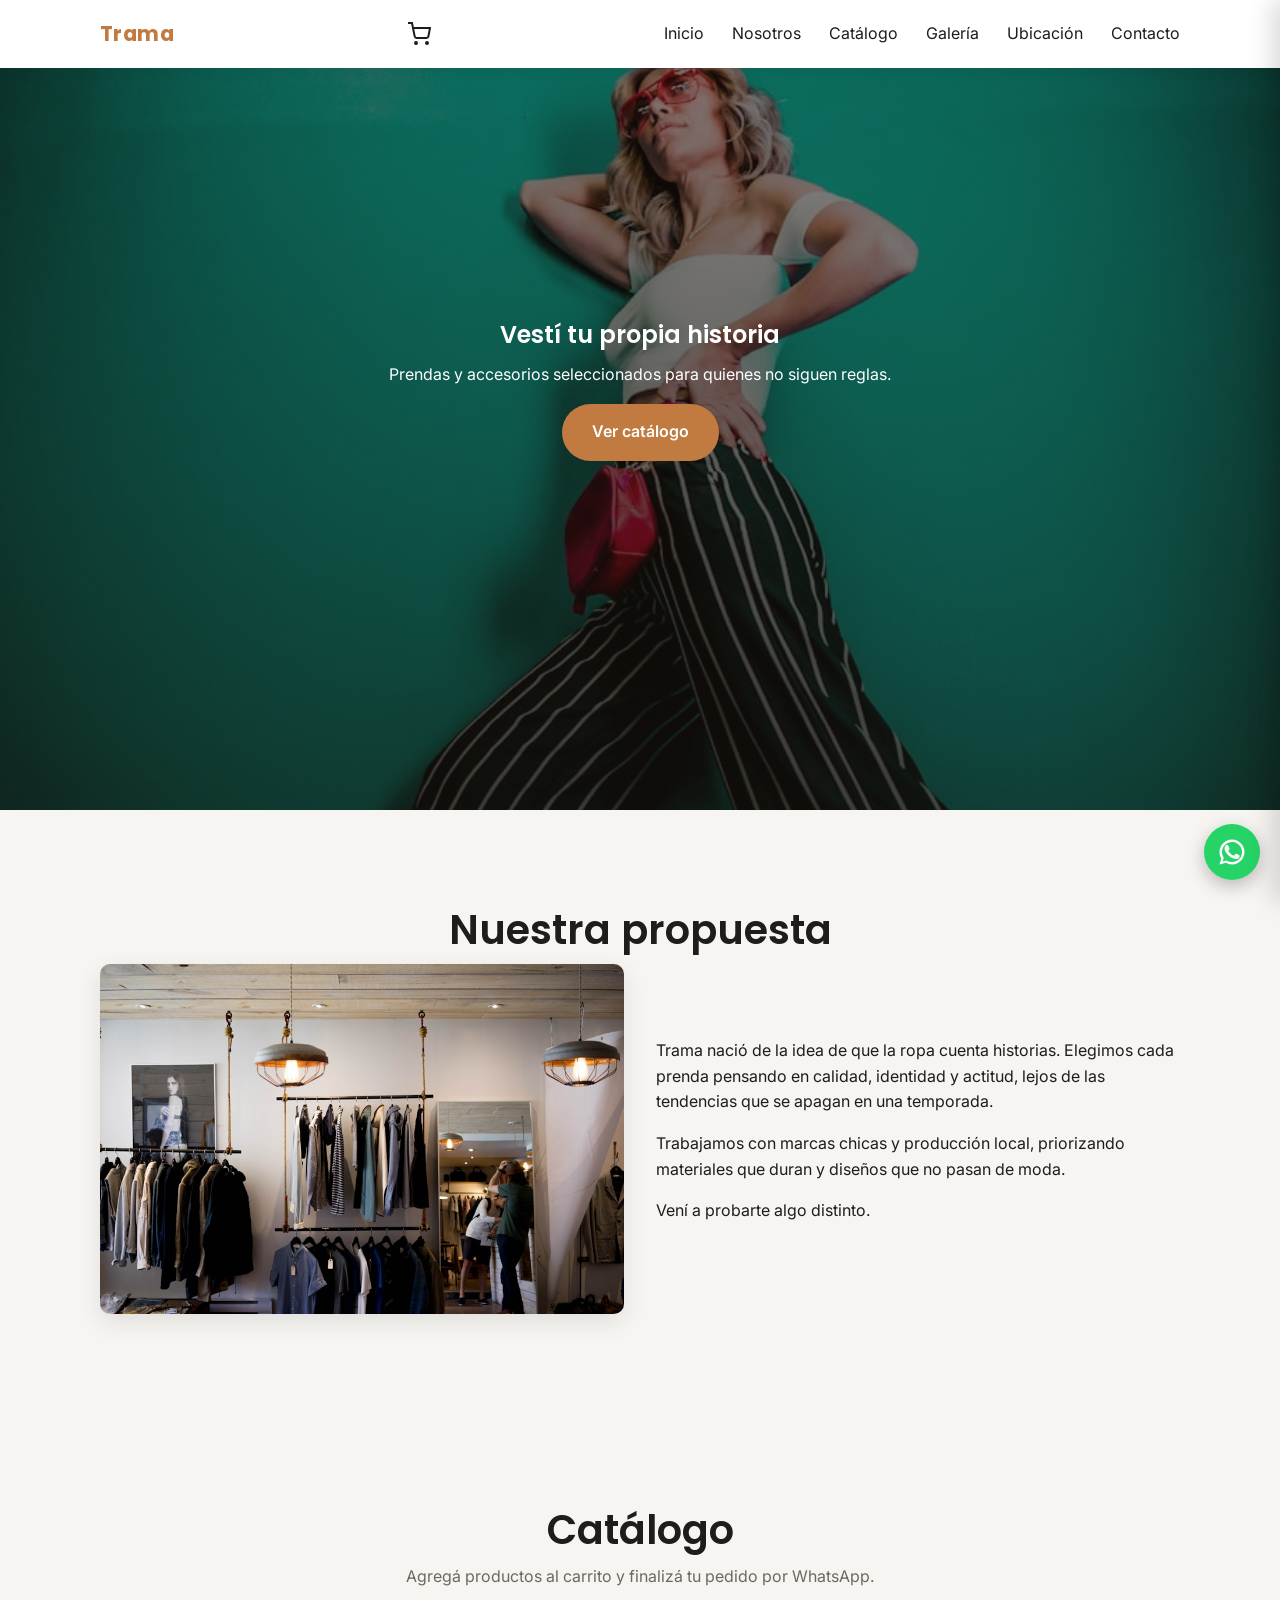
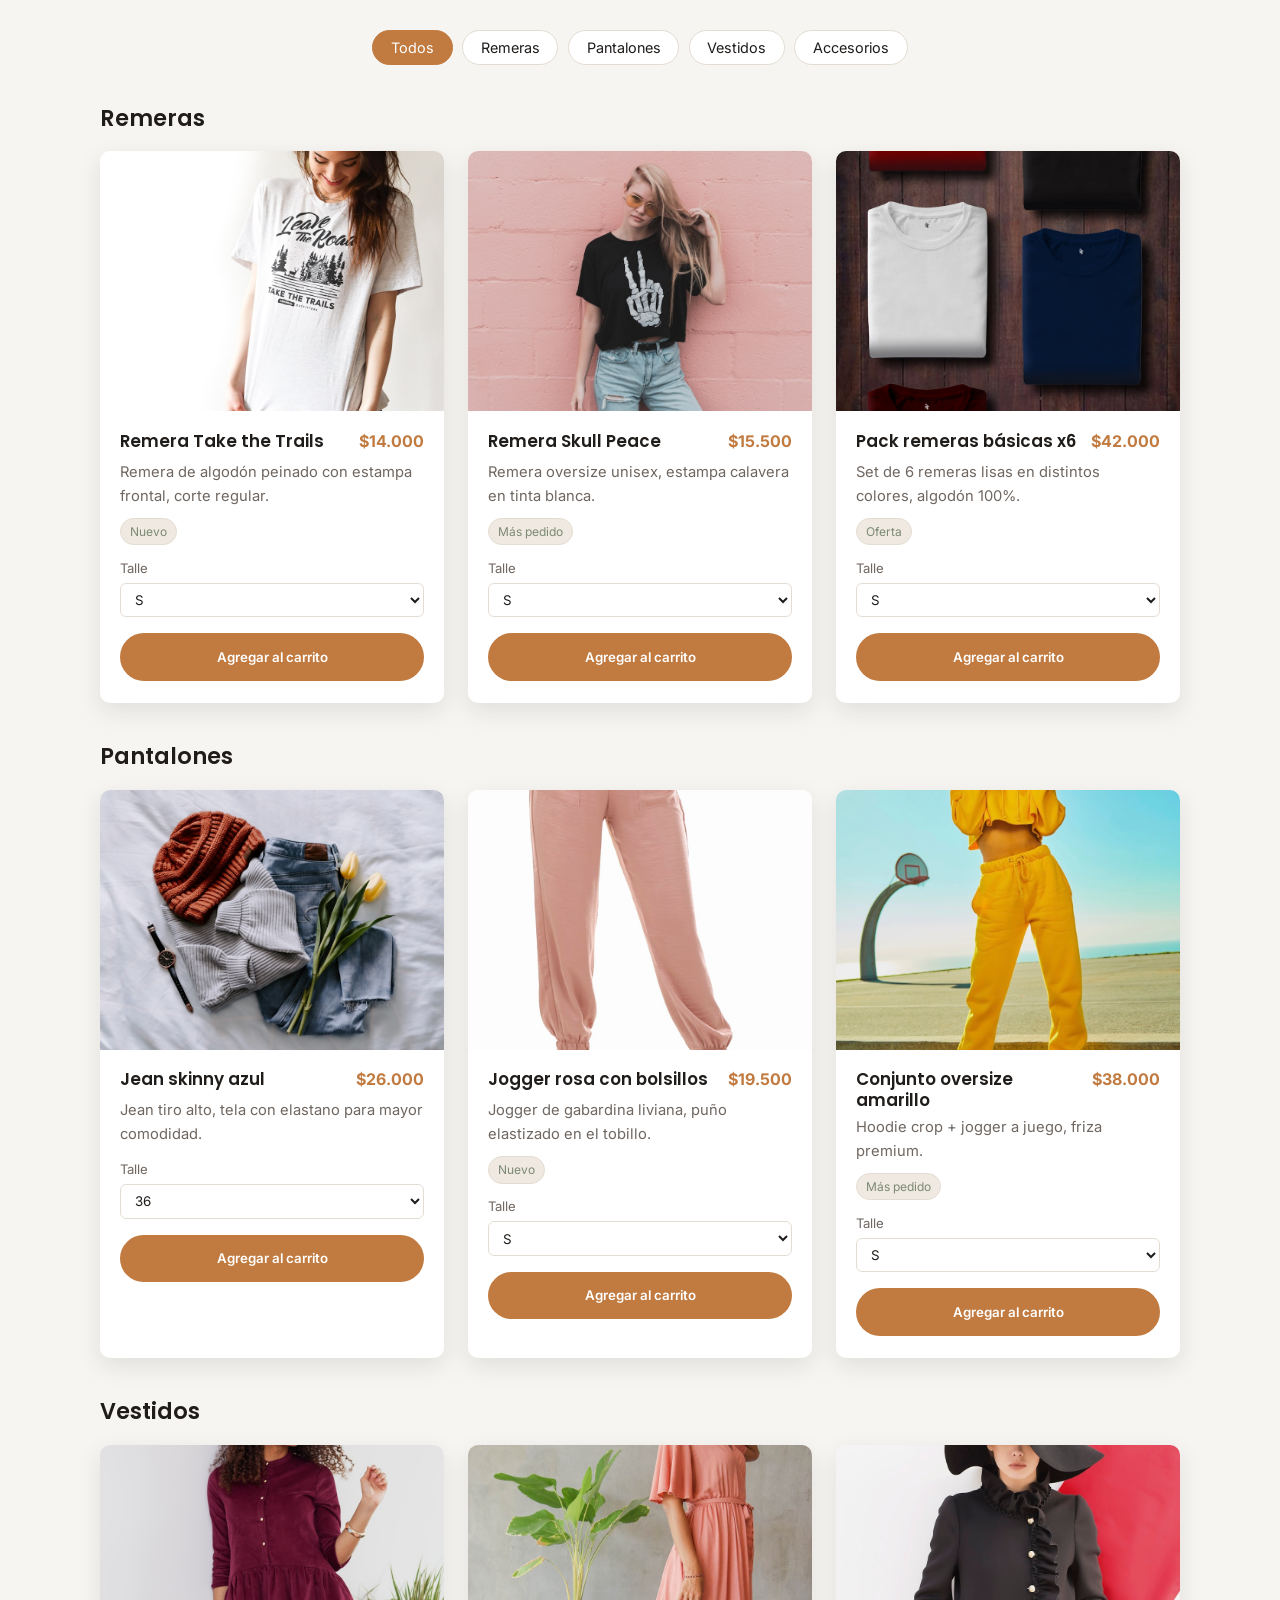
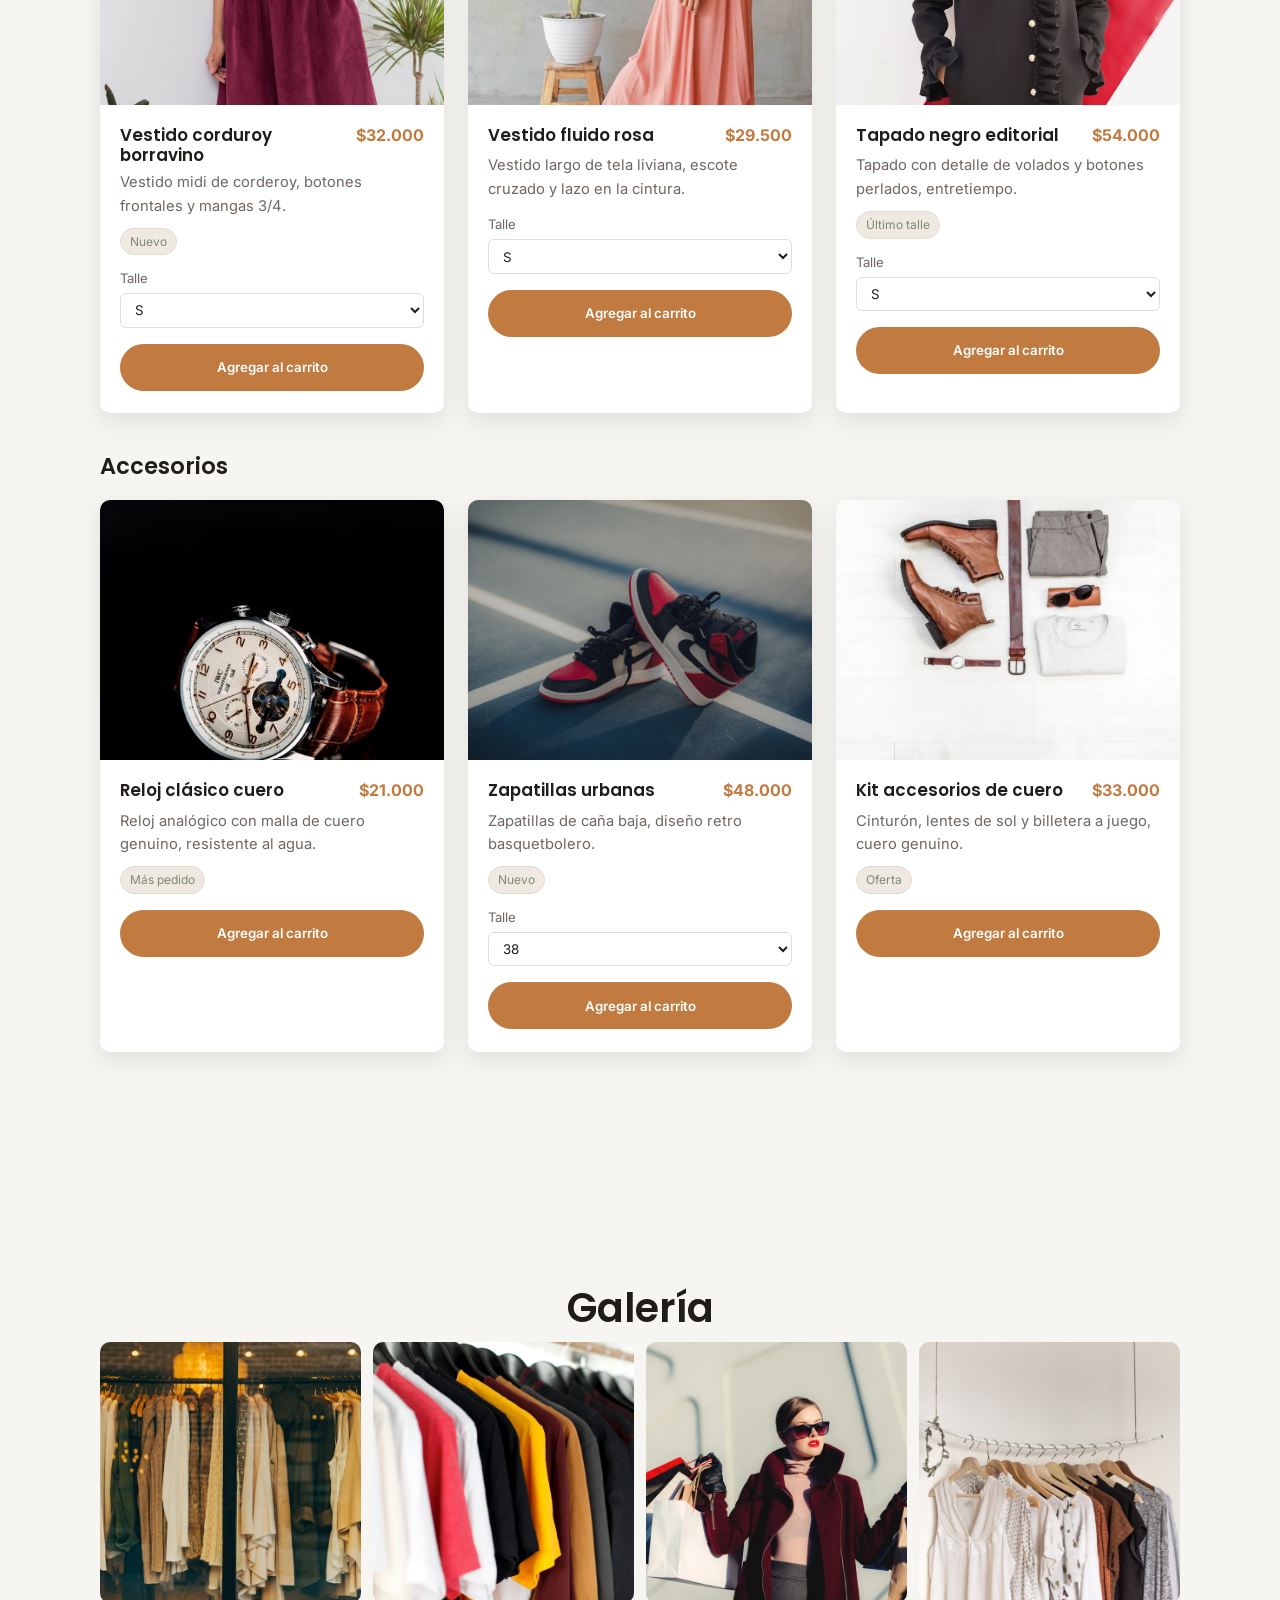
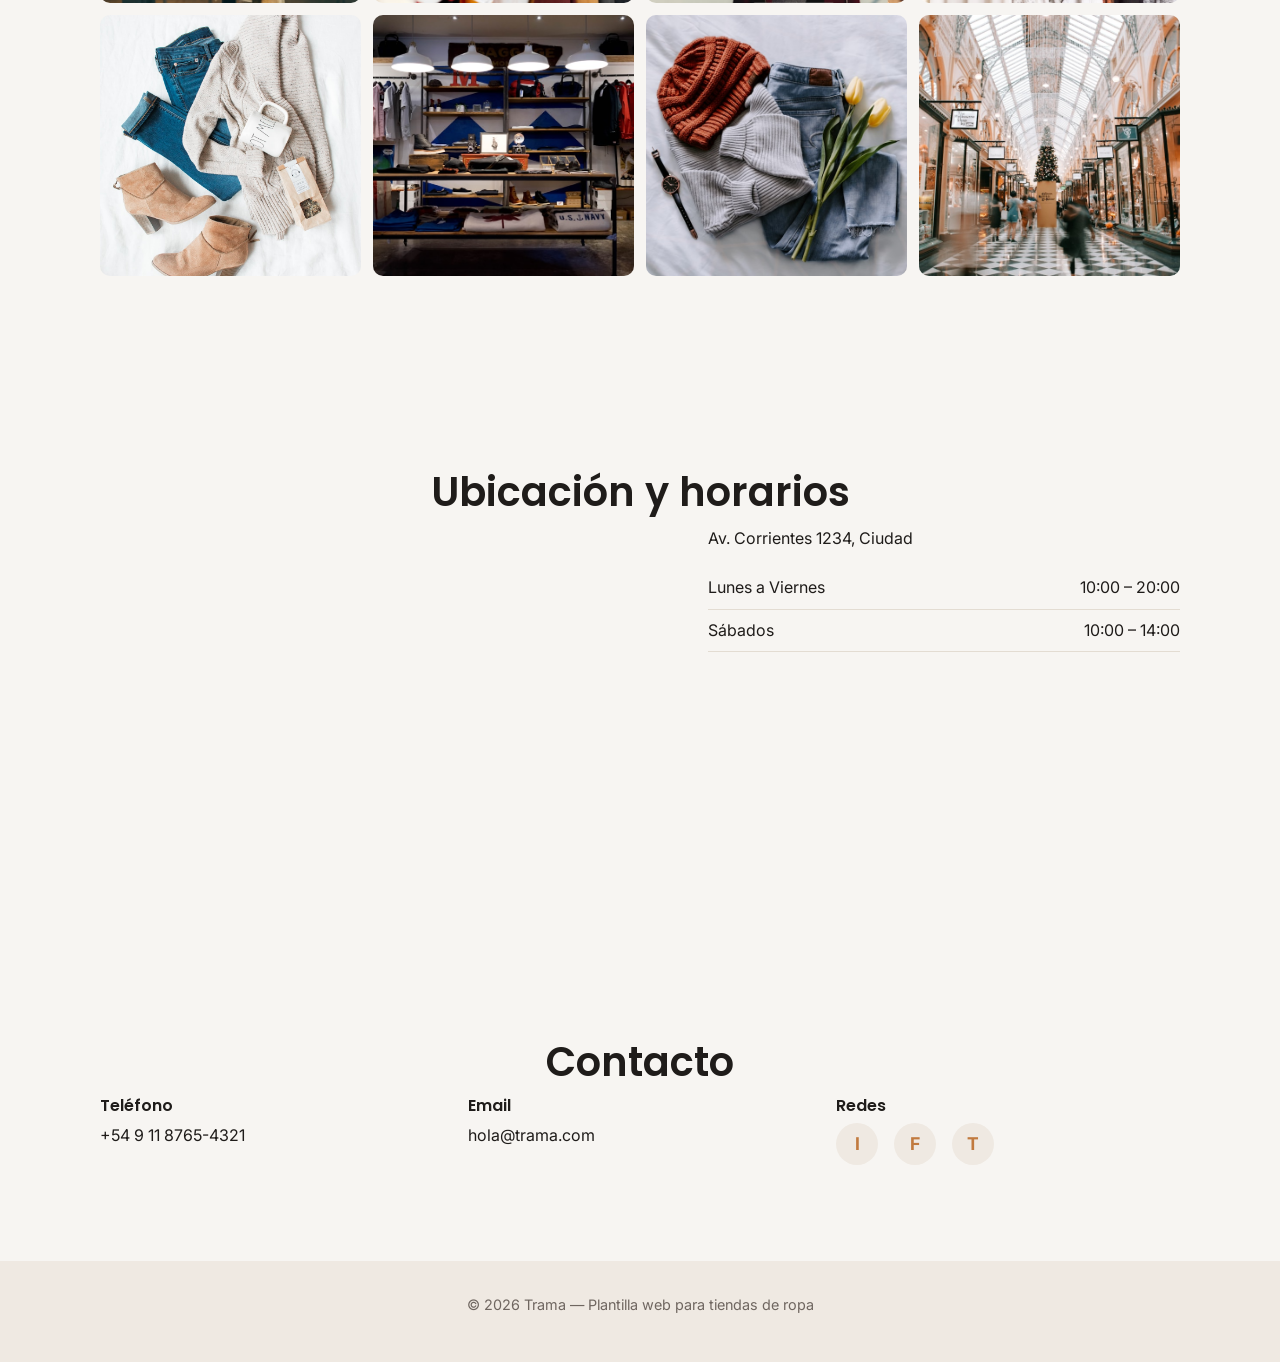
==== index.html @ 5de084c9 "Plantilla web para tiendas de ropa: carrito + resumen de pedido por WhatsApp Segunda variante del sh" ====
<!DOCTYPE html>
<html lang="es">
<head>
  <meta charset="UTF-8">
  <meta name="viewport" content="width=device-width, initial-scale=1.0">
  <title>Tienda de ropa</title>
  <meta name="description" content="">
  <link rel="icon" href="assets/icons/favicon.svg" type="image/svg+xml">

  <link rel="preconnect" href="https://fonts.googleapis.com">
  <link href="https://fonts.googleapis.com/css2?family=Poppins:wght@600;700&family=Inter:wght@400;500;600;700&display=swap" rel="stylesheet">

  <link rel="stylesheet" href="css/theme.css">
  <link rel="stylesheet" href="css/base.css">
  <link rel="stylesheet" href="css/layout.css">
  <link rel="stylesheet" href="css/components.css">
</head>
<body>

  <header id="site-header">
    <div class="container">
      <a href="#hero" class="brand-name" data-bind="brand.name">Tienda</a>
      <div class="header-actions">
        <button class="cart-toggle" id="cart-toggle" aria-label="Ver carrito">
          <svg viewBox="0 0 24 24" fill="none" stroke="currentColor" stroke-width="2" aria-hidden="true">
            <circle cx="9" cy="21" r="1"/><circle cx="20" cy="21" r="1"/>
            <path d="M1 1h4l2.68 13.39a2 2 0 0 0 2 1.61h9.72a2 2 0 0 0 2-1.61L23 6H6"/>
          </svg>
          <span class="cart-count" id="cart-count">0</span>
        </button>
        <button class="nav-toggle" id="nav-toggle" aria-expanded="false" aria-controls="site-nav" aria-label="Abrir menú de navegación">
          <span></span><span></span><span></span>
        </button>
      </div>
      <nav id="site-nav">
        <ul id="nav-links"></ul>
      </nav>
    </div>
  </header>

  <main>

    <section id="hero">
      <div class="hero-bg" id="hero-bg"></div>
      <div class="hero-overlay"></div>
      <div class="hero-content">
        <h1 data-bind="hero.headline">Titular</h1>
        <p data-bind="hero.subheadline">Subtítulo</p>
        <a class="btn btn-primary" id="hero-cta" href="#catalog" data-bind="hero.ctaText">Ver catálogo</a>
      </div>
    </section>

    <section id="about">
      <div class="container">
        <h2 class="section-title" data-bind="about.title">Nuestra propuesta</h2>
        <div class="about-grid">
          <div class="about-image">
            <img id="about-image" src="" alt="">
          </div>
          <div class="about-text" id="about-body"></div>
        </div>
      </div>
    </section>

    <section id="catalog">
      <div class="container">
        <h2 class="section-title">Catálogo</h2>
        <p class="section-subtitle">Agregá productos al carrito y finalizá tu pedido por WhatsApp.</p>
        <div class="catalog-filters" id="catalog-filters"></div>
        <div id="catalog-container"></div>
      </div>
    </section>

    <section id="gallery">
      <div class="container">
        <h2 class="section-title" data-bind="gallery.title">Galería</h2>
        <div class="gallery-grid" id="gallery-grid"></div>
      </div>
    </section>

    <section id="location">
      <div class="container">
        <h2 class="section-title" data-bind="location.title">Ubicación y horarios</h2>
        <div class="location-grid">
          <iframe id="location-map" loading="lazy" title="Mapa de ubicación" src=""></iframe>
          <div>
            <p id="location-address"></p>
            <ul class="hours-list" id="hours-list"></ul>
          </div>
        </div>
      </div>
    </section>

    <section id="contact">
      <div class="container">
        <h2 class="section-title" data-bind="contact.title">Contacto</h2>
        <div class="contact-grid">
          <div>
            <h4>Teléfono</h4>
            <a id="contact-phone" href=""></a>
          </div>
          <div>
            <h4>Email</h4>
            <a id="contact-email" href=""></a>
          </div>
          <div>
            <h4>Redes</h4>
            <div class="social-links" id="social-links"></div>
          </div>
        </div>
      </div>
    </section>

  </main>

  <footer id="site-footer">
    <p id="footer-text"></p>
  </footer>

  <a id="whatsapp-float" class="whatsapp-float" href="#" target="_blank" rel="noopener" aria-label="Chatear por WhatsApp">
    <svg viewBox="0 0 24 24" fill="currentColor" aria-hidden="true">
      <path d="M12.017 2C6.5 2 2 6.477 2 12c0 1.876.523 3.62 1.432 5.113L2 22l5.036-1.375A9.94 9.94 0 0 0 12.017 22C17.535 22 22 17.523 22 12S17.535 2 12.017 2zm0 18.06a8.02 8.02 0 0 1-4.087-1.124l-.293-.174-3.02.825.81-2.94-.19-.302A8.02 8.02 0 1 1 12.017 20.06z"/>
      <path d="M17.472 14.382c-.297-.149-1.758-.867-2.03-.967-.273-.099-.471-.148-.67.15-.197.297-.767.966-.94 1.164-.173.199-.347.223-.644.075-.297-.15-1.255-.463-2.39-1.475-.883-.788-1.48-1.761-1.653-2.059-.173-.297-.018-.458.13-.606.134-.133.298-.347.446-.52.149-.174.198-.298.298-.497.099-.198.05-.371-.025-.52-.075-.149-.669-1.612-.916-2.207-.242-.579-.487-.5-.669-.51-.173-.008-.371-.01-.57-.01-.198 0-.52.074-.792.372-.272.297-1.04 1.016-1.04 2.479 0 1.462 1.065 2.875 1.213 3.074.149.198 2.096 3.2 5.077 4.487.709.306 1.262.489 1.694.625.712.227 1.36.195 1.871.118.571-.085 1.758-.719 2.006-1.413.248-.694.248-1.289.173-1.413-.074-.124-.272-.198-.57-.347z"/>
    </svg>
  </a>

  <div class="cart-overlay" id="cart-overlay"></div>
  <aside class="cart-drawer" id="cart-drawer" role="dialog" aria-modal="true" aria-label="Carrito de compras">
    <div class="cart-drawer-header">
      <h3>Tu carrito</h3>
      <button class="cart-close" id="cart-close" aria-label="Cerrar carrito">&times;</button>
    </div>
    <div class="cart-drawer-body">
      <p id="cart-empty" class="cart-empty">Todavía no agregaste productos.</p>
      <div id="cart-items"></div>
    </div>
    <div class="cart-drawer-footer">
      <div class="cart-total-row">
        <span>Total</span>
        <span id="cart-total">$0</span>
      </div>
      <a class="btn btn-primary cart-checkout-btn" id="cart-checkout" href="#">Finalizar pedido por WhatsApp</a>
      <button class="cart-clear-btn" id="cart-clear">Vaciar carrito</button>
    </div>
  </aside>

  <div class="lightbox" id="lightbox" role="dialog" aria-modal="true" aria-label="Visor de imágenes">
    <button class="lightbox-close" id="lightbox-close" aria-label="Cerrar">&times;</button>
    <button class="lightbox-prev" id="lightbox-prev" aria-label="Imagen anterior">&#8249;</button>
    <img id="lightbox-image" src="" alt="">
    <button class="lightbox-next" id="lightbox-next" aria-label="Imagen siguiente">&#8250;</button>
  </div>

  <script src="data/config.js"></script>
  <script src="js/cart.js"></script>
  <script src="js/render-catalog.js"></script>
  <script src="js/render-cart.js"></script>
  <script src="js/render-content.js"></script>
  <script src="js/nav.js"></script>
  <script src="js/catalog-filter.js"></script>
  <script src="js/gallery-lightbox.js"></script>
  <script src="js/main.js"></script>
</body>
</html>
---- css/theme.css ----
/* ============================================================================
   theme.css — NO EDITAR LÓGICA. Este es el único archivo de estilos pensado
   para que un cliente nuevo lo personalice: colores, tipografía, espaciados.
   base.css / layout.css / components.css solo consumen estas variables.
   ============================================================================ */

:root {
  /* Colores de marca */
  --color-primary: #c17a3f;
  --color-primary-dark: #9c5f2c;
  --color-secondary: #2b2b2b;
  --color-accent: #7c8a72;

  /* Fondo y texto */
  --color-bg: #f7f5f2;
  --color-bg-alt: #efe9e2;
  --color-surface: #ffffff;
  --color-text: #1f1c1a;
  --color-text-muted: #6f6660;
  --color-border: #e3dcd2;

  /* Tipografía */
  --font-heading: "Poppins", system-ui, -apple-system, sans-serif;
  --font-body: "Inter", system-ui, -apple-system, sans-serif;
  --font-size-base: 16px;

  /* Espaciado y forma */
  --radius-card: 10px;
  --radius-pill: 999px;
  --spacing-section: 6rem;
  --spacing-section-mobile: 3.5rem;

  /* Sombras */
  --shadow-card: 0 8px 24px rgba(31, 28, 26, 0.1);
  --shadow-header: 0 2px 12px rgba(31, 28, 26, 0.08);
}
---- css/base.css ----
/* base.css — reset y tipografía base. Núcleo reusable, no pensado para editar por cliente. */

*, *::before, *::after {
  box-sizing: border-box;
}

html {
  scroll-behavior: smooth;
}

body {
  margin: 0;
  font-family: var(--font-body);
  font-size: var(--font-size-base);
  color: var(--color-text);
  background-color: var(--color-bg);
  line-height: 1.6;
}

h1, h2, h3, h4 {
  font-family: var(--font-heading);
  font-weight: 600;
  line-height: 1.2;
  margin: 0 0 0.5em;
  color: var(--color-text);
}

p {
  margin: 0 0 1em;
}

img {
  max-width: 100%;
  display: block;
}

a {
  color: inherit;
  text-decoration: none;
}

ul {
  list-style: none;
  margin: 0;
  padding: 0;
}

button {
  font-family: inherit;
  cursor: pointer;
}

/* Foco visible accesible en todos los elementos interactivos */
a:focus-visible,
button:focus-visible {
  outline: 3px solid var(--color-accent);
  outline-offset: 2px;
}

.section-title {
  font-size: clamp(1.75rem, 4vw, 2.5rem);
  text-align: center;
  margin-bottom: 0.25em;
}

.section-subtitle {
  text-align: center;
  color: var(--color-text-muted);
  max-width: 640px;
  margin: 0 auto 2.5rem;
}

.visually-hidden {
  position: absolute;
  width: 1px;
  height: 1px;
  padding: 0;
  margin: -1px;
  overflow: hidden;
  clip: rect(0, 0, 0, 0);
  white-space: nowrap;
  border: 0;
}
---- css/layout.css ----
/* layout.css — estructura de secciones, grids y breakpoints. Mobile-first. */

.container {
  width: 100%;
  max-width: 1120px;
  margin: 0 auto;
  padding: 0 1.25rem;
}

section {
  padding: var(--spacing-section-mobile) 0;
}

/* ---------- Header ---------- */

#site-header {
  position: fixed;
  top: 0;
  left: 0;
  right: 0;
  z-index: 100;
  background: var(--color-surface);
  box-shadow: var(--shadow-header);
}

#site-header .container {
  display: flex;
  align-items: center;
  justify-content: space-between;
  height: 68px;
}

#site-header nav {
  position: fixed;
  top: 68px;
  left: 0;
  right: 0;
  background: var(--color-surface);
  max-height: 0;
  overflow: hidden;
  transition: max-height 0.25s ease;
}

#site-header nav.is-open {
  max-height: 400px;
}

#site-header nav ul {
  display: flex;
  flex-direction: column;
  padding: 0.5rem 1.25rem 1rem;
}

#site-header nav a {
  display: block;
  padding: 0.6rem 0;
  border-bottom: 1px solid var(--color-border);
}

/* ---------- Hero ---------- */

#hero {
  position: relative;
  min-height: 90vh;
  display: flex;
  align-items: center;
  justify-content: center;
  text-align: center;
  padding-top: 68px;
  color: #fff;
}

#hero .hero-bg {
  position: absolute;
  inset: 0;
  background-size: cover;
  background-position: center;
}

#hero .hero-overlay {
  position: absolute;
  inset: 0;
  background: linear-gradient(180deg, rgba(20, 16, 12, 0.5), rgba(20, 16, 12, 0.75));
}

#hero .hero-content {
  position: relative;
  max-width: 640px;
  padding: 0 1.25rem;
}

#hero .hero-content h1,
#hero .hero-content p {
  color: #fff;
}

/* ---------- About ---------- */

#about .about-grid {
  display: grid;
  gap: 2rem;
  align-items: center;
}

#about .about-image img {
  border-radius: var(--radius-card);
  box-shadow: var(--shadow-card);
}

/* ---------- Catálogo ---------- */

.catalog-filters {
  display: flex;
  flex-wrap: wrap;
  gap: 0.6rem;
  justify-content: center;
  margin-bottom: 2.5rem;
}

.catalog-category {
  margin-bottom: 2.5rem;
}

.catalog-category h3 {
  font-size: 1.4rem;
  margin-bottom: 1.25rem;
}

.catalog-grid {
  display: grid;
  grid-template-columns: 1fr;
  gap: 1.5rem;
}

/* ---------- Gallery ---------- */

.gallery-grid {
  display: grid;
  grid-template-columns: repeat(2, 1fr);
  gap: 0.75rem;
}

.gallery-grid img {
  width: 100%;
  height: 100%;
  aspect-ratio: 1 / 1;
  object-fit: cover;
  border-radius: var(--radius-card);
  cursor: pointer;
}

/* ---------- Location ---------- */

#location .location-grid {
  display: grid;
  gap: 2rem;
}

#location iframe {
  width: 100%;
  height: 320px;
  border: 0;
  border-radius: var(--radius-card);
}

.hours-list li {
  display: flex;
  justify-content: space-between;
  gap: 1rem;
  padding: 0.5rem 0;
  border-bottom: 1px solid var(--color-border);
}

/* ---------- Contact ---------- */

.contact-grid {
  display: grid;
  gap: 1.5rem;
  text-align: center;
}

.social-links {
  display: flex;
  justify-content: center;
  gap: 1rem;
}

/* ---------- Footer ---------- */

#site-footer {
  padding: 2rem 0;
  text-align: center;
  background: var(--color-bg-alt);
  color: var(--color-text-muted);
  font-size: 0.9rem;
}

/* ============================================================================
   Breakpoints — desktop enhancements
   ============================================================================ */

@media (min-width: 768px) {
  section {
    padding: var(--spacing-section) 0;
  }

  #site-header nav {
    position: static;
    max-height: none;
    overflow: visible;
    background: transparent;
  }

  #site-header nav ul {
    flex-direction: row;
    padding: 0;
    gap: 1.75rem;
  }

  #site-header nav a {
    border-bottom: none;
    padding: 0;
  }

  #nav-toggle {
    display: none;
  }

  #about .about-grid {
    grid-template-columns: 1fr 1fr;
  }

  .catalog-grid {
    grid-template-columns: repeat(2, 1fr);
  }

  .gallery-grid {
    grid-template-columns: repeat(4, 1fr);
  }

  #location .location-grid {
    grid-template-columns: 1.1fr 0.9fr;
  }

  .contact-grid {
    grid-template-columns: repeat(3, 1fr);
    text-align: left;
  }

  .social-links {
    justify-content: flex-start;
  }
}

@media (min-width: 1024px) {
  .catalog-grid {
    grid-template-columns: repeat(3, 1fr);
  }
}
---- css/components.css ----
/* components.css — botones, cards, nav toggle, badges, lightbox. */

/* ---------- Botones ---------- */

.btn {
  display: inline-block;
  padding: 0.85rem 1.75rem;
  border-radius: var(--radius-pill);
  font-weight: 600;
  border: 2px solid transparent;
  transition: transform 0.15s ease, background-color 0.15s ease;
}

.btn:hover {
  transform: translateY(-2px);
}

.btn-primary {
  background: var(--color-primary);
  color: #fff;
}

.btn-primary:hover {
  background: var(--color-primary-dark);
}

.btn-outline {
  background: transparent;
  border-color: currentColor;
}

.filter-btn {
  padding: 0.5rem 1.1rem;
  border-radius: var(--radius-pill);
  border: 1px solid var(--color-border);
  background: var(--color-surface);
  color: var(--color-text);
  font-size: 0.9rem;
}

.filter-btn.active {
  background: var(--color-primary);
  border-color: var(--color-primary);
  color: #fff;
}

/* ---------- Header / logo ---------- */

.brand-name {
  font-family: var(--font-heading);
  font-size: 1.3rem;
  font-weight: 700;
  color: var(--color-primary);
  letter-spacing: 0.02em;
}

.nav-toggle {
  display: flex;
  flex-direction: column;
  justify-content: center;
  gap: 5px;
  width: 32px;
  height: 32px;
  background: transparent;
  border: none;
  padding: 0;
}

.nav-toggle span {
  display: block;
  height: 2px;
  background: var(--color-text);
  border-radius: 2px;
  transition: transform 0.2s ease, opacity 0.2s ease;
}

.nav-toggle[aria-expanded="true"] span:nth-child(1) {
  transform: translateY(7px) rotate(45deg);
}

.nav-toggle[aria-expanded="true"] span:nth-child(2) {
  opacity: 0;
}

.nav-toggle[aria-expanded="true"] span:nth-child(3) {
  transform: translateY(-7px) rotate(-45deg);
}

@media (min-width: 768px) {
  .nav-toggle {
    display: none;
  }
}

/* ---------- Product card ---------- */

.product-card {
  background: var(--color-surface);
  border-radius: var(--radius-card);
  overflow: hidden;
  box-shadow: var(--shadow-card);
  display: flex;
  flex-direction: column;
}

.product-card img {
  width: 100%;
  height: 260px;
  object-fit: cover;
}

.product-card-body {
  padding: 1.1rem 1.25rem 1.4rem;
  display: flex;
  flex-direction: column;
  gap: 0.4rem;
  flex: 1;
}

.product-card-header {
  display: flex;
  justify-content: space-between;
  align-items: baseline;
  gap: 0.75rem;
}

.product-card-header h4 {
  font-size: 1.05rem;
  margin: 0;
}

.product-card-price {
  font-weight: 700;
  color: var(--color-primary);
  white-space: nowrap;
}

.product-card-description {
  color: var(--color-text-muted);
  font-size: 0.92rem;
  margin: 0;
}

.product-card-sizes {
  font-size: 0.82rem;
  color: var(--color-text-muted);
}

.product-card-sizes strong {
  color: var(--color-text);
}

.product-card-tags {
  display: flex;
  flex-wrap: wrap;
  gap: 0.4rem;
  margin-top: 0.2rem;
}

.tag-badge {
  font-size: 0.75rem;
  padding: 0.2rem 0.55rem;
  border-radius: var(--radius-pill);
  background: var(--color-bg-alt);
  color: var(--color-accent);
  border: 1px solid var(--color-border);
}

.product-card-consult {
  margin-top: 0.6rem;
  display: inline-flex;
  align-items: center;
  justify-content: center;
  gap: 0.4rem;
  padding: 0.65rem 1rem;
  border-radius: var(--radius-pill);
  background: #25d366;
  color: #fff;
  font-size: 0.9rem;
  font-weight: 600;
}

.product-card-consult svg {
  width: 16px;
  height: 16px;
}

/* ---------- Social icons ---------- */

.social-link {
  display: inline-flex;
  align-items: center;
  justify-content: center;
  width: 42px;
  height: 42px;
  border-radius: 50%;
  background: var(--color-bg-alt);
  color: var(--color-primary);
  font-size: 1.1rem;
  font-weight: 700;
}

/* ---------- Botón flotante de WhatsApp ---------- */

.whatsapp-float {
  position: fixed;
  right: 1.25rem;
  bottom: 1.25rem;
  z-index: 150;
  width: 56px;
  height: 56px;
  border-radius: 50%;
  background: #25d366;
  color: #fff;
  display: flex;
  align-items: center;
  justify-content: center;
  box-shadow: 0 6px 18px rgba(0, 0, 0, 0.25);
  transition: transform 0.15s ease;
}

.whatsapp-float:hover {
  transform: scale(1.08);
}

.whatsapp-float svg {
  width: 30px;
  height: 30px;
}

/* ---------- Lightbox ---------- */

.lightbox {
  position: fixed;
  inset: 0;
  z-index: 200;
  display: none;
  align-items: center;
  justify-content: center;
  background: rgba(20, 16, 12, 0.9);
  padding: 1.5rem;
}

.lightbox.is-open {
  display: flex;
}

.lightbox img {
  max-width: 100%;
  max-height: 85vh;
  border-radius: 8px;
}

.lightbox-close,
.lightbox-prev,
.lightbox-next {
  position: absolute;
  background: rgba(255, 255, 255, 0.15);
  color: #fff;
  border: none;
  border-radius: 50%;
  width: 44px;
  height: 44px;
  font-size: 1.3rem;
  display: flex;
  align-items: center;
  justify-content: center;
}

.lightbox-close {
  top: 1.25rem;
  right: 1.25rem;
}

.lightbox-prev {
  left: 1.25rem;
  top: 50%;
  transform: translateY(-50%);
}

.lightbox-next {
  right: 1.25rem;
  top: 50%;
  transform: translateY(-50%);
}

/* ---------- Header actions / carrito ---------- */

.header-actions {
  display: flex;
  align-items: center;
  gap: 0.75rem;
}

.cart-toggle {
  position: relative;
  display: flex;
  align-items: center;
  justify-content: center;
  width: 38px;
  height: 38px;
  background: transparent;
  border: none;
  color: var(--color-text);
}

.cart-toggle svg {
  width: 24px;
  height: 24px;
}

.cart-count {
  position: absolute;
  top: -2px;
  right: -2px;
  min-width: 18px;
  height: 18px;
  padding: 0 4px;
  border-radius: var(--radius-pill);
  background: var(--color-primary);
  color: #fff;
  font-size: 0.7rem;
  font-weight: 700;
  align-items: center;
  justify-content: center;
  display: none;
}

/* ---------- Selector de talle en la card ---------- */

.product-card-size-label {
  display: flex;
  flex-direction: column;
  gap: 0.25rem;
  font-size: 0.82rem;
  color: var(--color-text-muted);
  margin-top: 0.4rem;
}

.product-card-size-select {
  padding: 0.45rem 0.6rem;
  border-radius: 6px;
  border: 1px solid var(--color-border);
  background: var(--color-surface);
  color: var(--color-text);
  font-family: inherit;
}

.add-to-cart-btn {
  margin-top: 0.6rem;
  width: 100%;
  text-align: center;
}

/* ---------- Carrito: overlay + drawer ---------- */

.cart-overlay {
  position: fixed;
  inset: 0;
  z-index: 250;
  background: rgba(20, 16, 12, 0.55);
  display: none;
}

.cart-overlay.is-open {
  display: block;
}

.cart-drawer {
  position: fixed;
  top: 0;
  right: 0;
  bottom: 0;
  z-index: 260;
  width: min(420px, 100%);
  background: var(--color-surface);
  box-shadow: -8px 0 24px rgba(0, 0, 0, 0.15);
  display: flex;
  flex-direction: column;
  transform: translateX(100%);
  transition: transform 0.25s ease;
}

.cart-drawer.is-open {
  transform: translateX(0);
}

.cart-drawer-header {
  display: flex;
  align-items: center;
  justify-content: space-between;
  padding: 1.25rem;
  border-bottom: 1px solid var(--color-border);
}

.cart-close {
  background: transparent;
  border: none;
  font-size: 1.5rem;
  line-height: 1;
  color: var(--color-text);
}

.cart-drawer-body {
  flex: 1;
  overflow-y: auto;
  padding: 1rem 1.25rem;
}

.cart-empty {
  color: var(--color-text-muted);
  text-align: center;
  margin-top: 2rem;
}

.cart-line {
  display: grid;
  grid-template-columns: 56px 1fr auto auto;
  align-items: center;
  gap: 0.75rem;
  padding: 0.85rem 0;
  border-bottom: 1px solid var(--color-border);
}

.cart-line img {
  width: 56px;
  height: 56px;
  object-fit: cover;
  border-radius: 8px;
}

.cart-line-name {
  font-weight: 600;
  margin: 0;
  font-size: 0.92rem;
}

.cart-line-size,
.cart-line-price {
  margin: 0;
  font-size: 0.8rem;
  color: var(--color-text-muted);
}

.cart-line-qty {
  display: flex;
  align-items: center;
  gap: 0.4rem;
}

.qty-btn {
  width: 24px;
  height: 24px;
  border-radius: 50%;
  border: 1px solid var(--color-border);
  background: var(--color-surface);
  color: var(--color-text);
  font-size: 1rem;
  line-height: 1;
  display: flex;
  align-items: center;
  justify-content: center;
}

.cart-line-remove {
  background: transparent;
  border: none;
  color: var(--color-text-muted);
  font-size: 1.2rem;
}

.cart-drawer-footer {
  padding: 1.25rem;
  border-top: 1px solid var(--color-border);
}

.cart-total-row {
  display: flex;
  justify-content: space-between;
  font-weight: 700;
  margin-bottom: 0.9rem;
}

.cart-checkout-btn {
  display: block;
  width: 100%;
  text-align: center;
  margin-bottom: 0.6rem;
}

.cart-checkout-btn[aria-disabled="true"] {
  pointer-events: none;
  opacity: 0.5;
}

.cart-clear-btn {
  width: 100%;
  background: transparent;
  border: none;
  color: var(--color-text-muted);
  text-decoration: underline;
  font-size: 0.85rem;
}
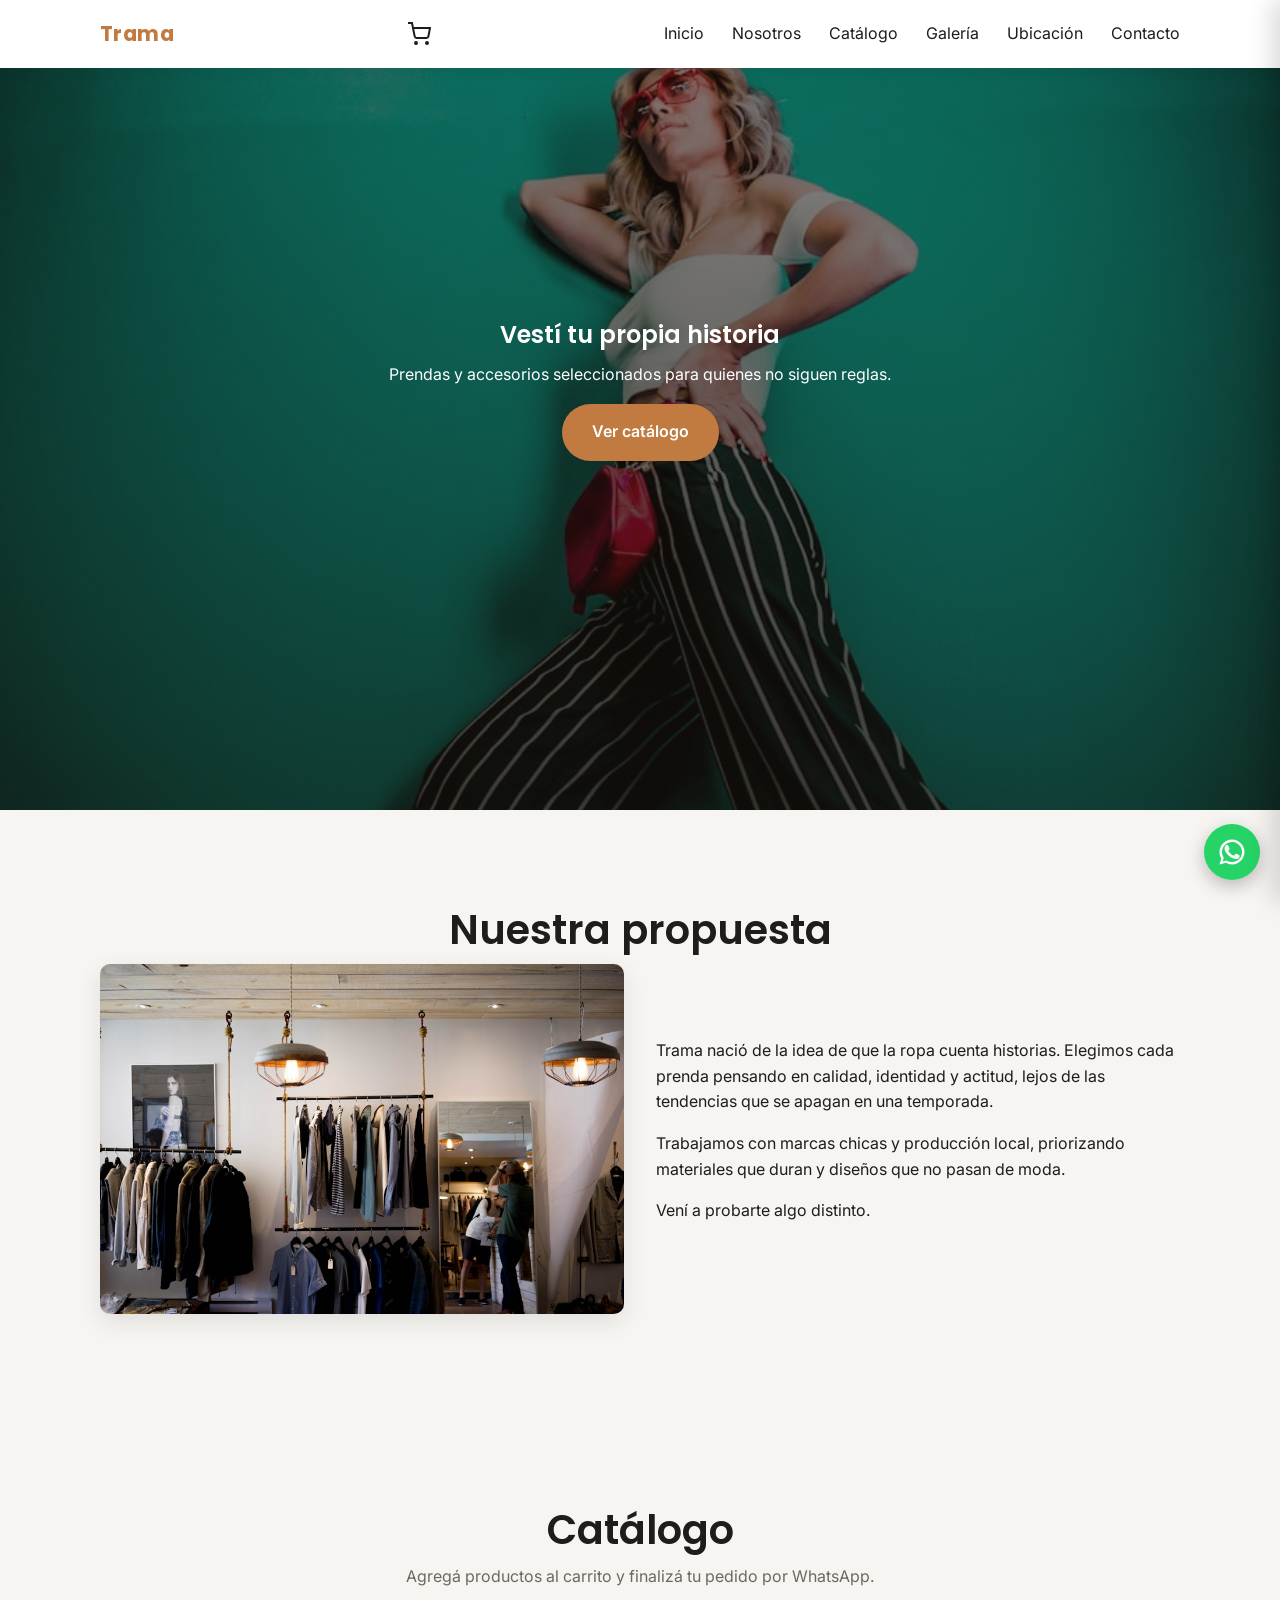
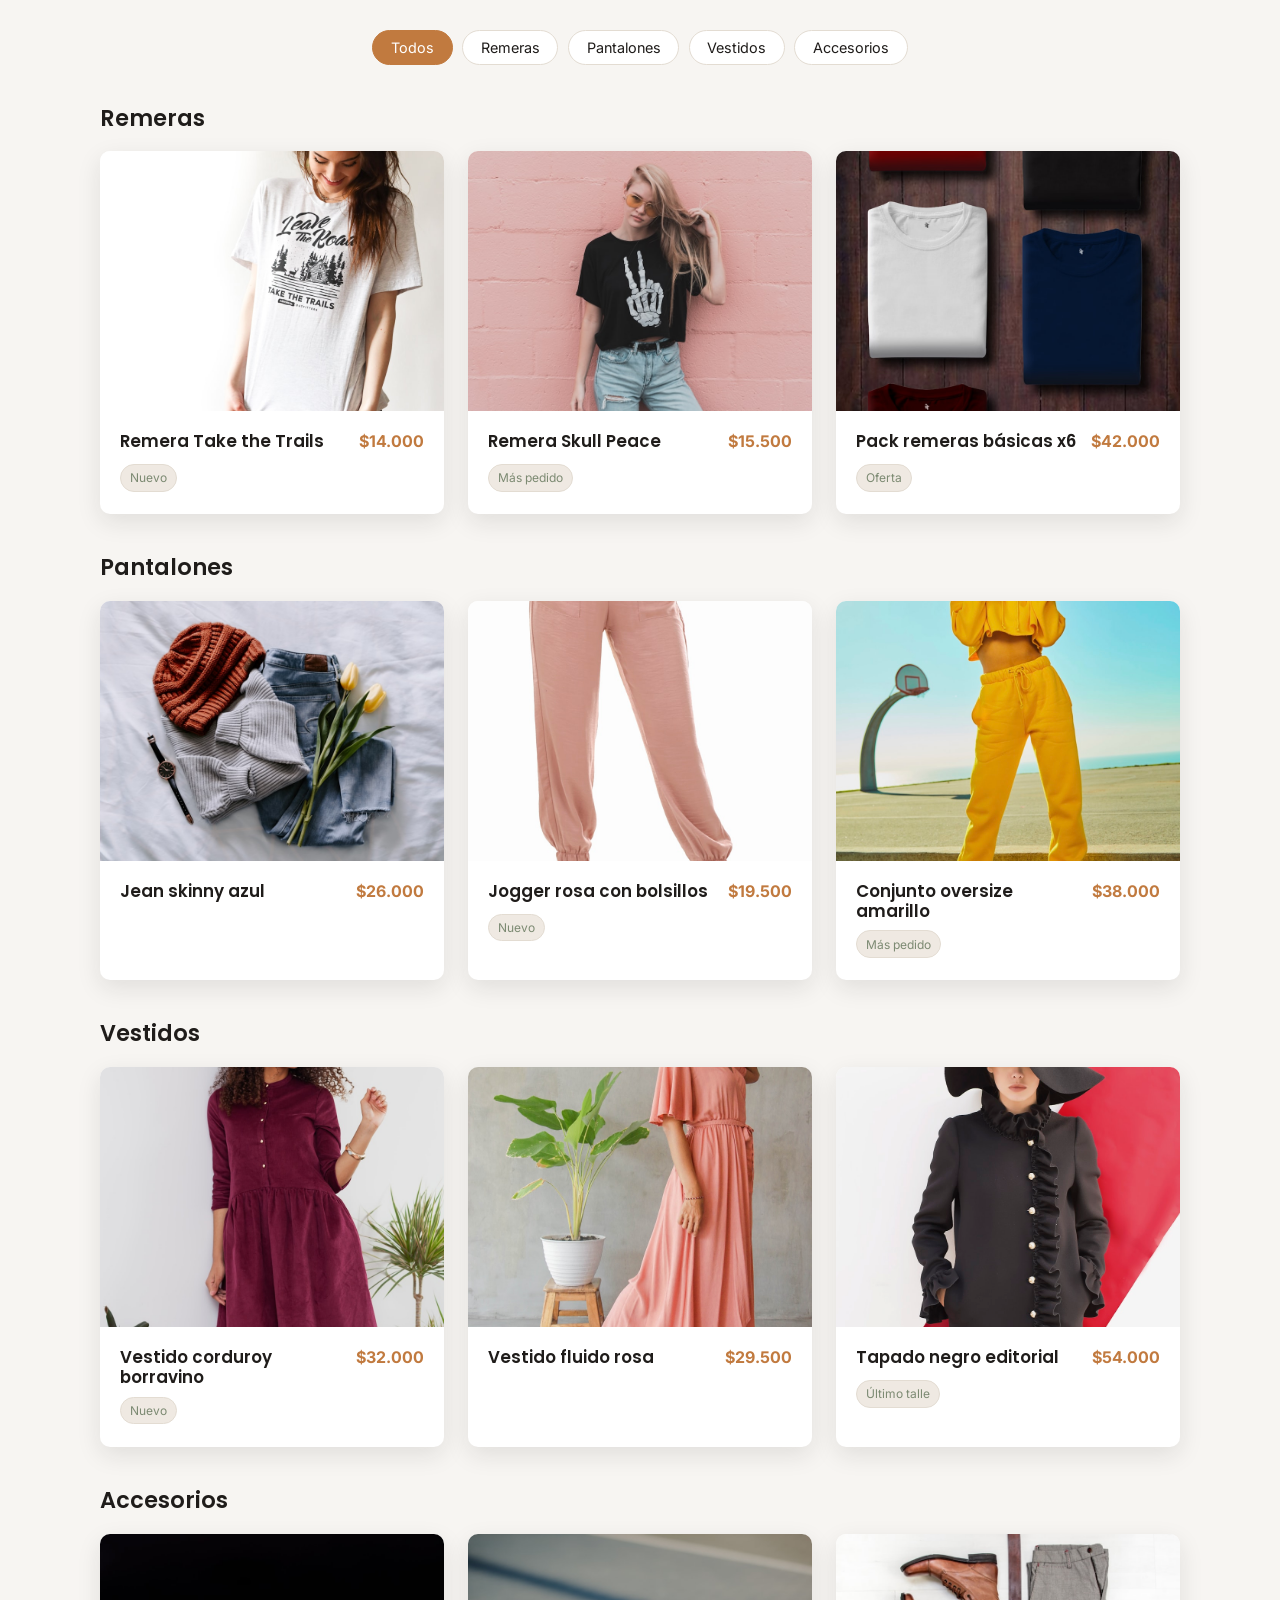
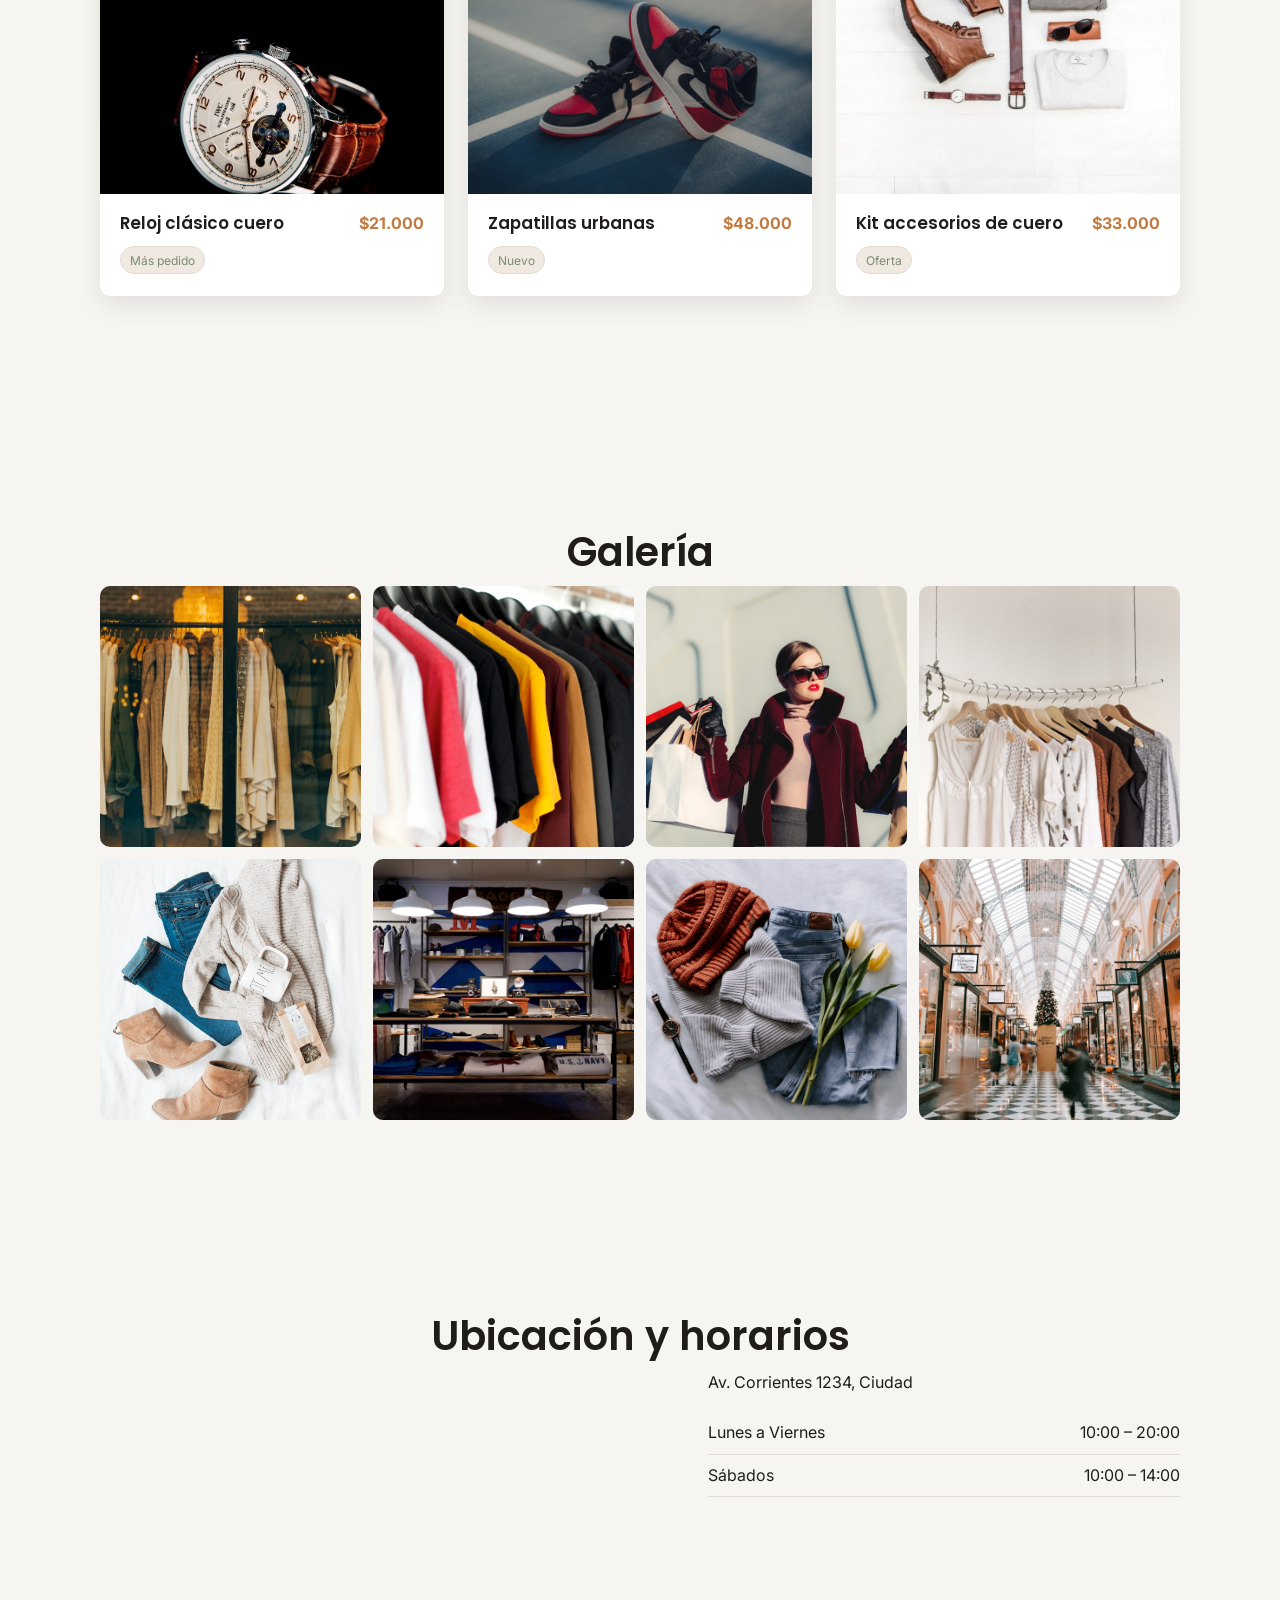
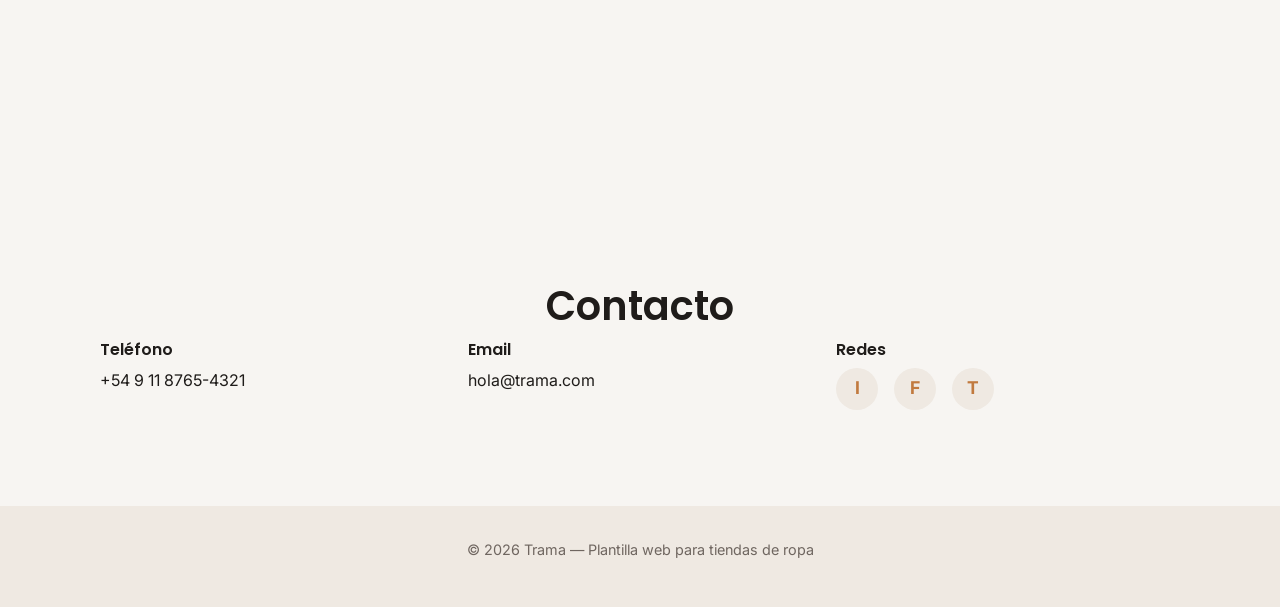
==== commit 37ab8c22: "Reemplazar selector de talle + agregar en la card por ficha de producto en modal Las tarjetas del ca" ====
--- a/index.html
+++ b/index.html
@@ -144,6 +144,26 @@
     </div>
   </aside>
 
+  <div class="product-modal-overlay" id="product-modal-overlay"></div>
+  <div class="product-modal" id="product-modal" role="dialog" aria-modal="true" aria-label="Detalle de producto">
+    <button class="product-modal-close" id="product-modal-close" aria-label="Cerrar">&times;</button>
+    <div class="product-modal-grid">
+      <div class="product-modal-gallery">
+        <img id="product-modal-image" class="product-modal-main-image" src="" alt="">
+        <div class="product-modal-thumbs" id="product-modal-thumbs"></div>
+      </div>
+      <div class="product-modal-info">
+        <h3 id="product-modal-name"></h3>
+        <p class="product-modal-price" id="product-modal-price"></p>
+        <p class="product-modal-description" id="product-modal-description"></p>
+        <div class="product-modal-tags" id="product-modal-tags"></div>
+        <p class="product-modal-sizes-label">Talle</p>
+        <div class="product-modal-sizes" id="product-modal-sizes"></div>
+        <button class="btn btn-primary product-modal-add" id="product-modal-add" disabled>Agregar al carrito</button>
+      </div>
+    </div>
+  </div>
+
   <div class="lightbox" id="lightbox" role="dialog" aria-modal="true" aria-label="Visor de imágenes">
     <button class="lightbox-close" id="lightbox-close" aria-label="Cerrar">&times;</button>
     <button class="lightbox-prev" id="lightbox-prev" aria-label="Imagen anterior">&#8249;</button>
@@ -155,6 +175,7 @@
   <script src="js/cart.js"></script>
   <script src="js/render-catalog.js"></script>
   <script src="js/render-cart.js"></script>
+  <script src="js/product-modal.js"></script>
   <script src="js/render-content.js"></script>
   <script src="js/nav.js"></script>
   <script src="js/catalog-filter.js"></script>
--- a/css/components.css
+++ b/css/components.css
@@ -101,6 +101,13 @@
   box-shadow: var(--shadow-card);
   display: flex;
   flex-direction: column;
+  cursor: pointer;
+  transition: transform 0.15s ease;
+}
+
+.product-card:hover,
+.product-card:focus-visible {
+  transform: translateY(-3px);
 }
 
 .product-card img {
@@ -139,15 +146,6 @@
   color: var(--color-text-muted);
   font-size: 0.92rem;
   margin: 0;
-}
-
-.product-card-sizes {
-  font-size: 0.82rem;
-  color: var(--color-text-muted);
-}
-
-.product-card-sizes strong {
-  color: var(--color-text);
 }
 
 .product-card-tags {
@@ -164,25 +162,6 @@
   background: var(--color-bg-alt);
   color: var(--color-accent);
   border: 1px solid var(--color-border);
-}
-
-.product-card-consult {
-  margin-top: 0.6rem;
-  display: inline-flex;
-  align-items: center;
-  justify-content: center;
-  gap: 0.4rem;
-  padding: 0.65rem 1rem;
-  border-radius: var(--radius-pill);
-  background: #25d366;
-  color: #fff;
-  font-size: 0.9rem;
-  font-weight: 600;
-}
-
-.product-card-consult svg {
-  width: 16px;
-  height: 16px;
 }
 
 /* ---------- Social icons ---------- */
@@ -326,30 +305,178 @@
   display: none;
 }
 
-/* ---------- Selector de talle en la card ---------- */
-
-.product-card-size-label {
-  display: flex;
-  flex-direction: column;
-  gap: 0.25rem;
-  font-size: 0.82rem;
+/* ---------- Ficha de producto en modal ---------- */
+
+.product-modal-overlay {
+  position: fixed;
+  inset: 0;
+  z-index: 280;
+  background: rgba(20, 16, 12, 0.6);
+  display: none;
+}
+
+.product-modal-overlay.is-open {
+  display: block;
+}
+
+.product-modal {
+  position: fixed;
+  top: 50%;
+  left: 50%;
+  transform: translate(-50%, -50%) scale(0.97);
+  z-index: 290;
+  width: min(960px, 92vw);
+  max-height: 90vh;
+  overflow-y: auto;
+  background: var(--color-surface);
+  border-radius: var(--radius-card);
+  box-shadow: var(--shadow-card);
+  display: none;
+  opacity: 0;
+  transition: opacity 0.15s ease, transform 0.15s ease;
+}
+
+.product-modal.is-open {
+  display: block;
+  opacity: 1;
+  transform: translate(-50%, -50%) scale(1);
+}
+
+.product-modal-close {
+  position: absolute;
+  top: 1rem;
+  right: 1rem;
+  z-index: 1;
+  width: 38px;
+  height: 38px;
+  border-radius: 50%;
+  border: none;
+  background: var(--color-bg-alt);
+  color: var(--color-text);
+  font-size: 1.4rem;
+  line-height: 1;
+}
+
+.product-modal-grid {
+  display: grid;
+  grid-template-columns: 1fr;
+}
+
+.product-modal-gallery {
+  padding: 1.25rem;
+}
+
+.product-modal-main-image {
+  width: 100%;
+  height: 320px;
+  object-fit: cover;
+  border-radius: var(--radius-card);
+}
+
+.product-modal-thumbs {
+  display: flex;
+  gap: 0.5rem;
+  margin-top: 0.75rem;
+}
+
+.product-modal-thumb {
+  width: 56px;
+  height: 56px;
+  padding: 0;
+  border-radius: 8px;
+  border: 2px solid transparent;
+  overflow: hidden;
+  background: none;
+}
+
+.product-modal-thumb img {
+  width: 100%;
+  height: 100%;
+  object-fit: cover;
+}
+
+.product-modal-thumb.active {
+  border-color: var(--color-primary);
+}
+
+.product-modal-info {
+  padding: 0 1.25rem 1.5rem;
+}
+
+.product-modal-info h3 {
+  margin-bottom: 0.3rem;
+}
+
+.product-modal-price {
+  font-size: 1.2rem;
+  font-weight: 700;
+  color: var(--color-primary);
+  margin-bottom: 0.75rem;
+}
+
+.product-modal-description {
   color: var(--color-text-muted);
-  margin-top: 0.4rem;
-}
-
-.product-card-size-select {
-  padding: 0.45rem 0.6rem;
-  border-radius: 6px;
+  margin-bottom: 0.75rem;
+}
+
+.product-modal-tags {
+  display: flex;
+  flex-wrap: wrap;
+  gap: 0.4rem;
+  margin-bottom: 1rem;
+}
+
+.product-modal-sizes-label {
+  font-size: 0.85rem;
+  font-weight: 600;
+  margin-bottom: 0.5rem;
+}
+
+.product-modal-sizes {
+  display: flex;
+  flex-wrap: wrap;
+  gap: 0.5rem;
+  margin-bottom: 1.25rem;
+}
+
+.size-pill {
+  min-width: 42px;
+  padding: 0.45rem 0.7rem;
+  border-radius: var(--radius-pill);
   border: 1px solid var(--color-border);
   background: var(--color-surface);
   color: var(--color-text);
-  font-family: inherit;
-}
-
-.add-to-cart-btn {
-  margin-top: 0.6rem;
+  font-size: 0.9rem;
+}
+
+.size-pill.active {
+  background: var(--color-primary);
+  border-color: var(--color-primary);
+  color: #fff;
+}
+
+.product-modal-add {
   width: 100%;
   text-align: center;
+}
+
+.product-modal-add:disabled {
+  opacity: 0.5;
+  cursor: not-allowed;
+}
+
+@media (min-width: 768px) {
+  .product-modal-grid {
+    grid-template-columns: 1fr 1fr;
+  }
+
+  .product-modal-info {
+    padding: 1.25rem 1.5rem 1.5rem 0;
+  }
+
+  .product-modal-main-image {
+    height: 420px;
+  }
 }
 
 /* ---------- Carrito: overlay + drawer ---------- */
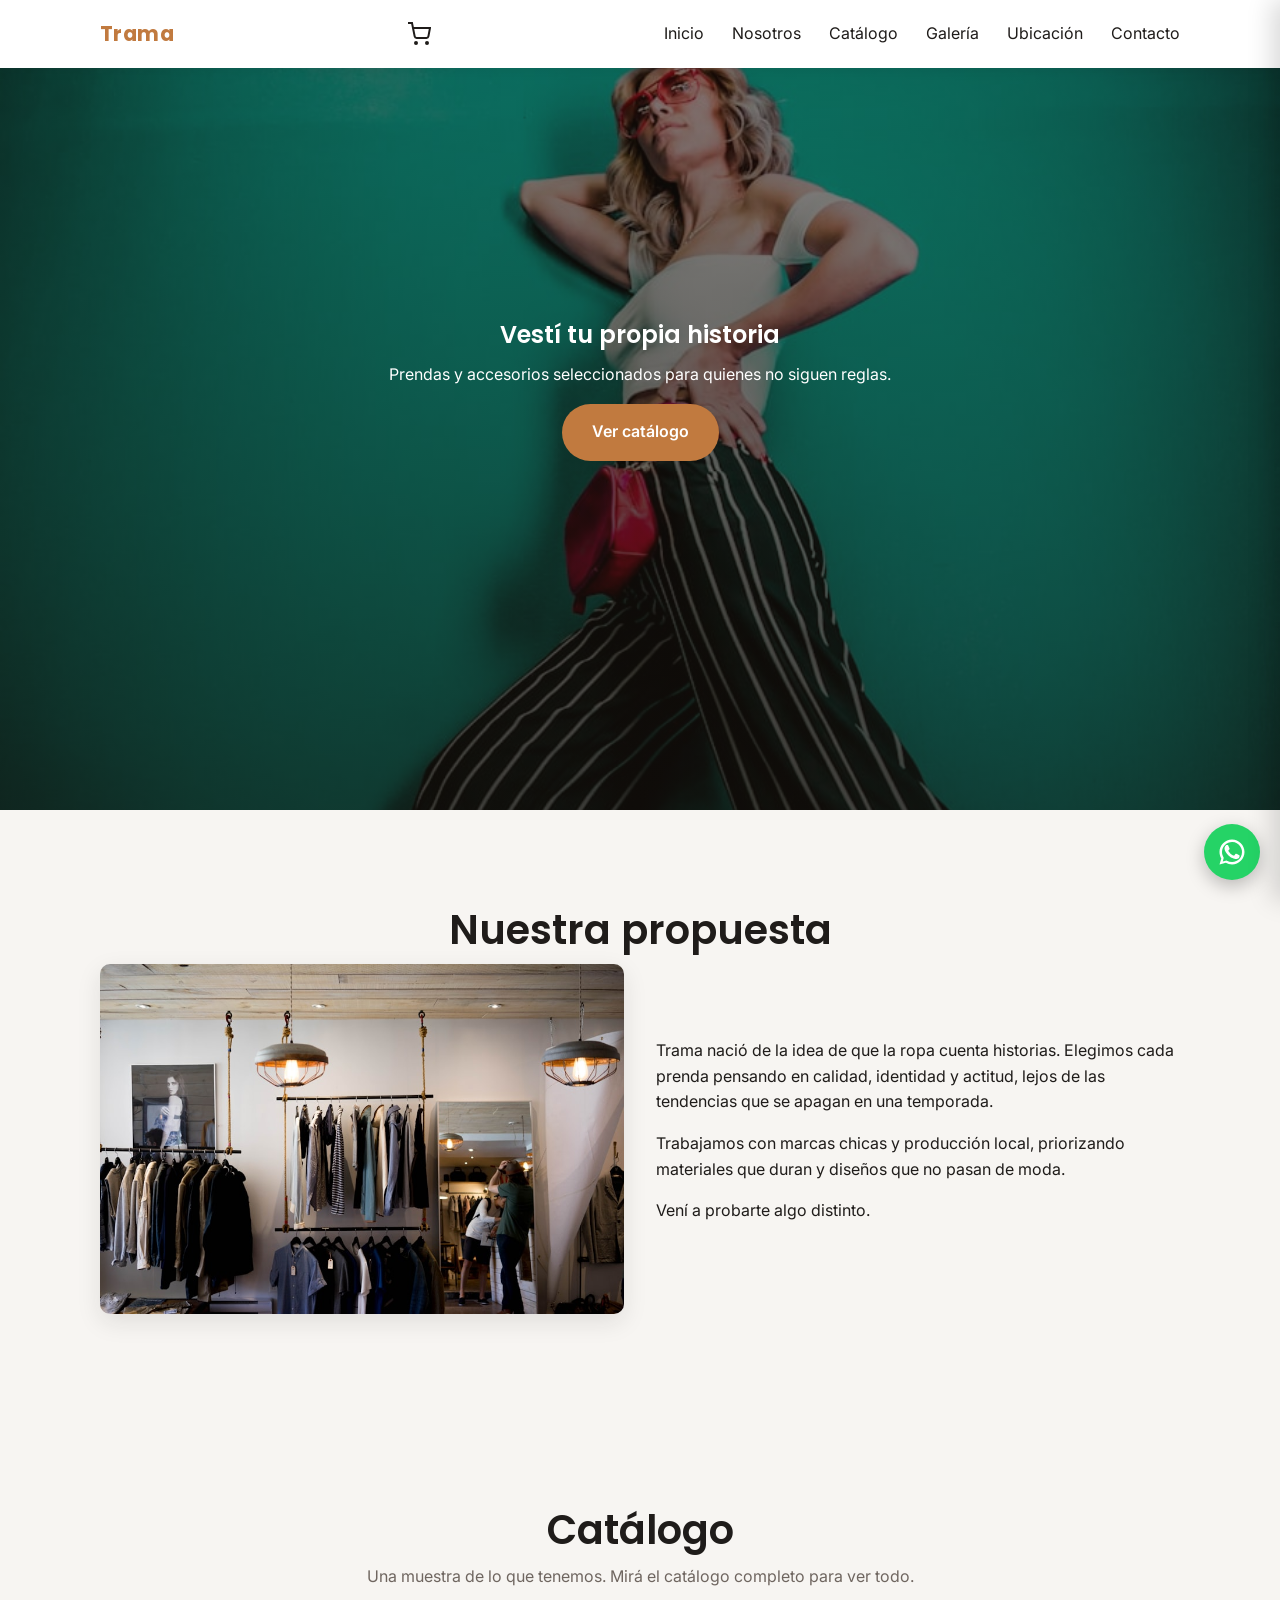
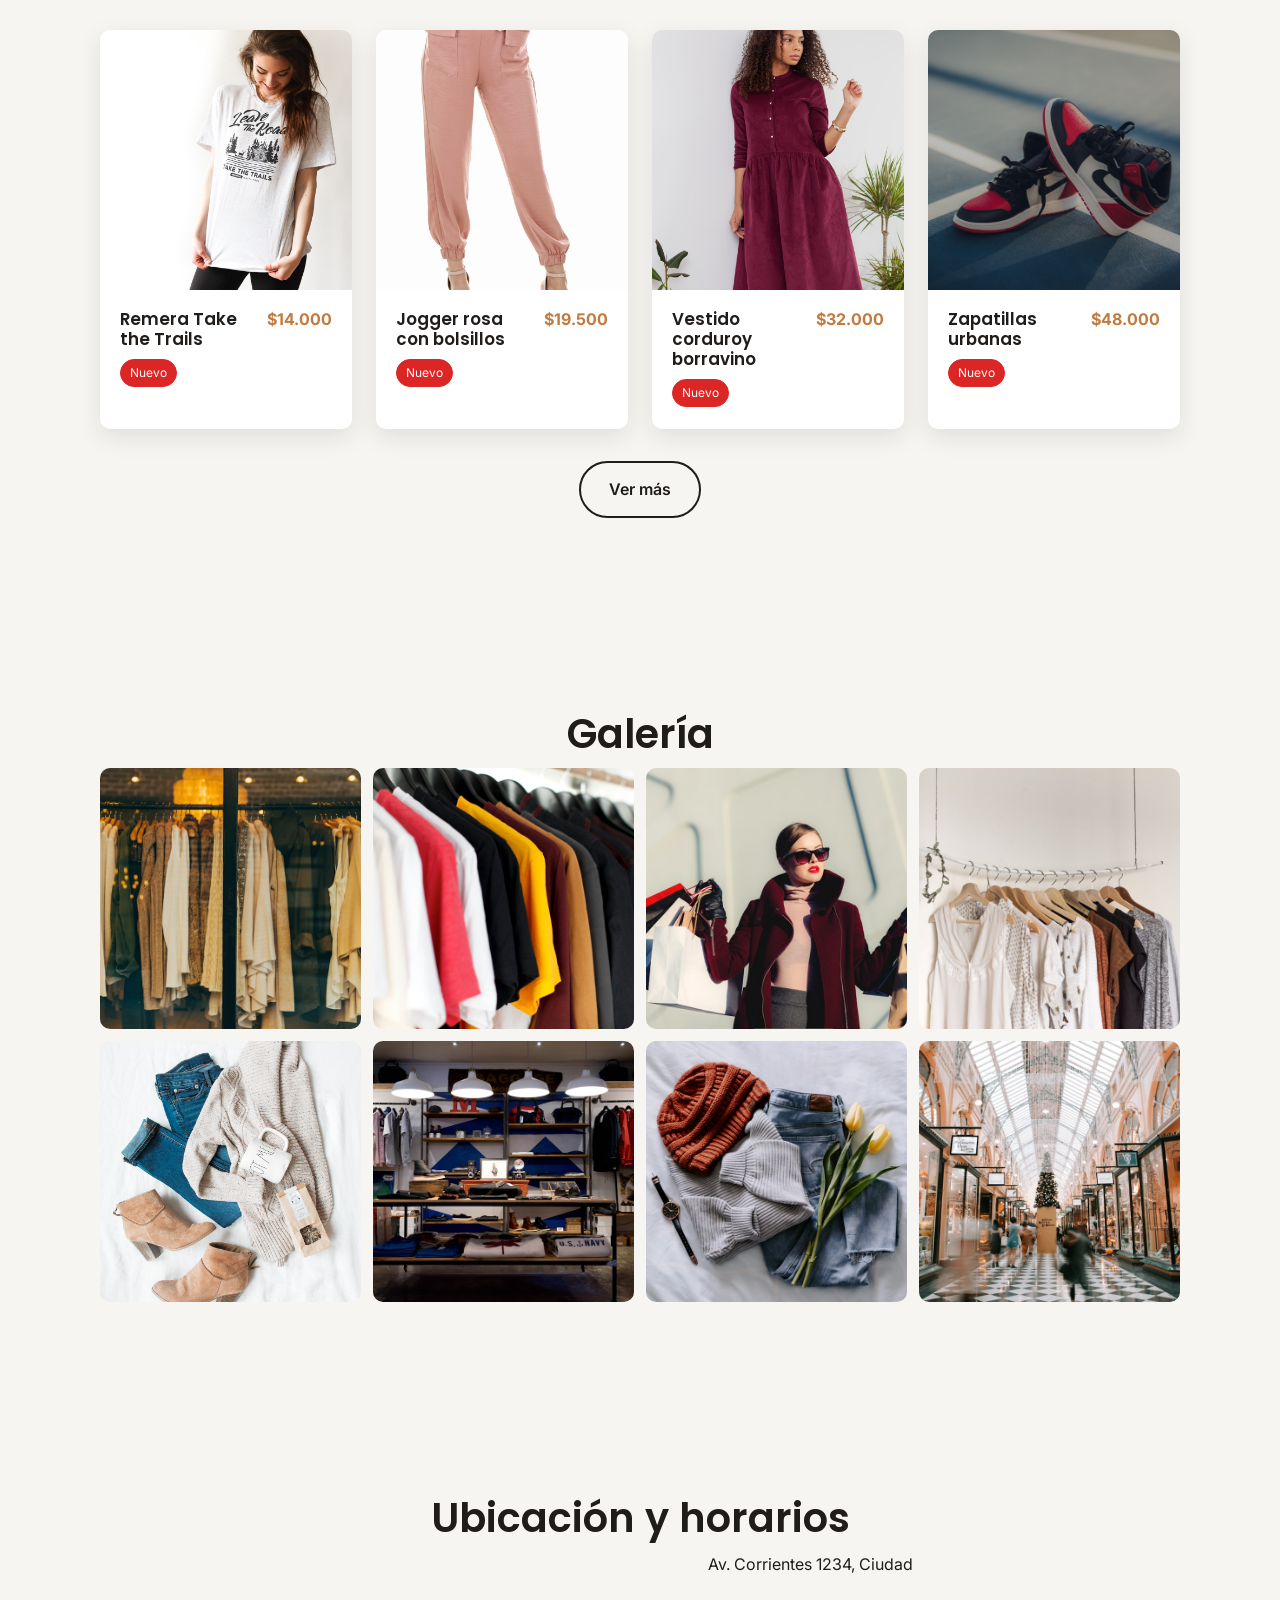
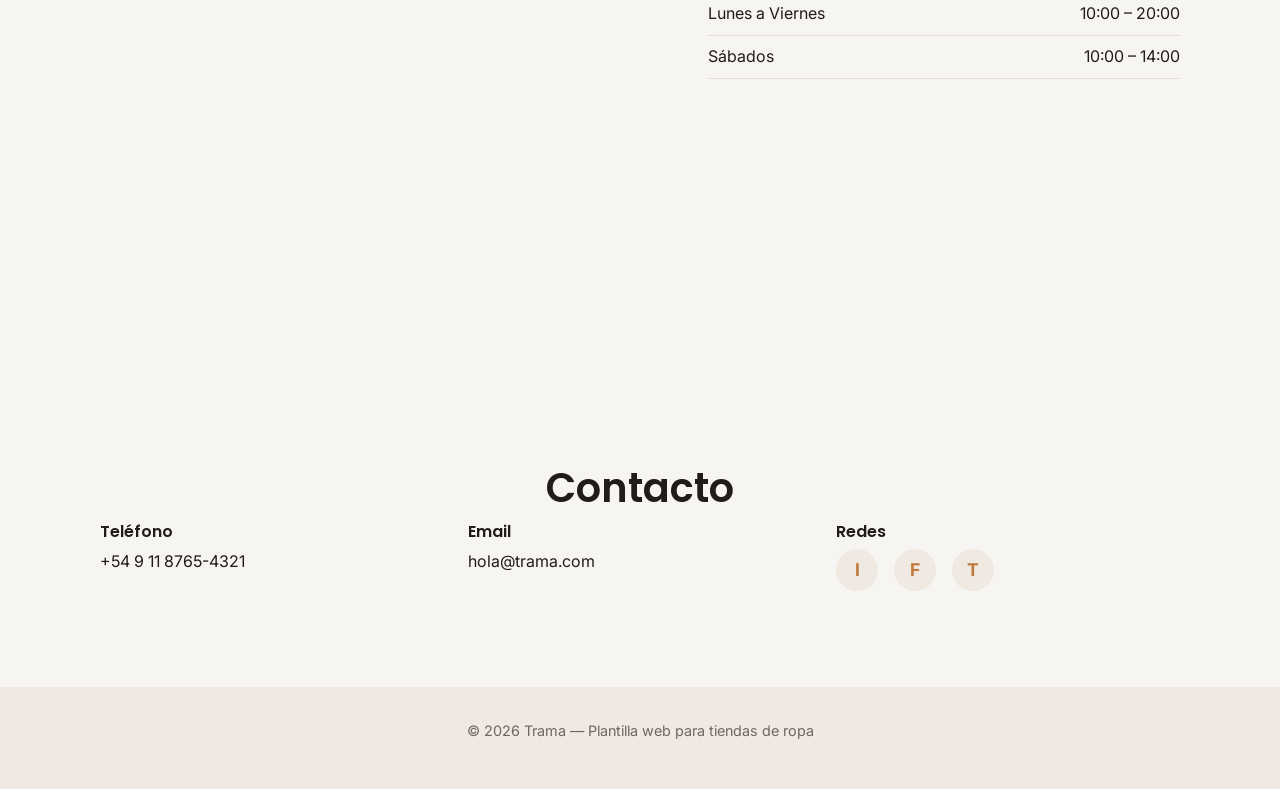
==== commit 98ee7aee: "Agregar muestra de productos destacados en la home con link al catálogo completo Nueva sección #feat" ====
--- a/index.html
+++ b/index.html
@@ -46,7 +46,7 @@
       <div class="hero-content">
         <h1 data-bind="hero.headline">Titular</h1>
         <p data-bind="hero.subheadline">Subtítulo</p>
-        <a class="btn btn-primary" id="hero-cta" href="#catalog" data-bind="hero.ctaText">Ver catálogo</a>
+        <a class="btn btn-primary" id="hero-cta" href="catalogo.html" data-bind="hero.ctaText">Ver catálogo</a>
       </div>
     </section>
 
@@ -62,12 +62,14 @@
       </div>
     </section>
 
-    <section id="catalog">
+    <section id="featured">
       <div class="container">
         <h2 class="section-title">Catálogo</h2>
-        <p class="section-subtitle">Agregá productos al carrito y finalizá tu pedido por WhatsApp.</p>
-        <div class="catalog-filters" id="catalog-filters"></div>
-        <div id="catalog-container"></div>
+        <p class="section-subtitle">Una muestra de lo que tenemos. Mirá el catálogo completo para ver todo.</p>
+        <div class="catalog-grid" id="featured-grid"></div>
+        <div class="featured-cta">
+          <a class="btn btn-outline" href="catalogo.html">Ver más</a>
+        </div>
       </div>
     </section>
 
@@ -178,7 +180,6 @@
   <script src="js/product-modal.js"></script>
   <script src="js/render-content.js"></script>
   <script src="js/nav.js"></script>
-  <script src="js/catalog-filter.js"></script>
   <script src="js/gallery-lightbox.js"></script>
   <script src="js/main.js"></script>
 </body>
--- a/css/layout.css
+++ b/css/layout.css
@@ -9,6 +9,7 @@
 
 section {
   padding: var(--spacing-section-mobile) 0;
+  scroll-margin-top: 68px;
 }
 
 /* ---------- Header ---------- */
@@ -108,6 +109,13 @@
 }
 
 /* ---------- Catálogo ---------- */
+/* #catalog es la primera sección de catalogo.html (sin hero arriba), así
+   que necesita su propio padding-top para no quedar tapada por el header
+   fijo (68px). En index.html esta sección no existe. */
+
+#catalog {
+  padding-top: calc(68px + var(--spacing-section-mobile));
+}
 
 .catalog-filters {
   display: flex;
@@ -124,6 +132,14 @@
 .catalog-category h3 {
   font-size: 1.4rem;
   margin-bottom: 1.25rem;
+}
+
+/* ---------- Muestra de destacados (home) ---------- */
+
+.featured-cta {
+  display: flex;
+  justify-content: center;
+  margin-top: 2rem;
 }
 
 .catalog-grid {
@@ -204,6 +220,10 @@
     padding: var(--spacing-section) 0;
   }
 
+  #catalog {
+    padding-top: calc(68px + var(--spacing-section));
+  }
+
   #site-header nav {
     position: static;
     max-height: none;
@@ -256,4 +276,10 @@
   .catalog-grid {
     grid-template-columns: repeat(3, 1fr);
   }
-}
+
+  /* La muestra de la home siempre tiene 4 destacados: 4 columnas parejas
+     en vez de las 3 del catálogo completo (que dejarían uno suelto). */
+  #featured-grid {
+    grid-template-columns: repeat(4, 1fr);
+  }
+}
--- a/css/components.css
+++ b/css/components.css
@@ -26,7 +26,13 @@
 
 .btn-outline {
   background: transparent;
-  border-color: currentColor;
+  border-color: var(--color-text);
+  color: var(--color-text);
+}
+
+.btn-outline:hover {
+  background: var(--color-text);
+  color: var(--color-bg);
 }
 
 .filter-btn {
@@ -162,6 +168,18 @@
   background: var(--color-bg-alt);
   color: var(--color-accent);
   border: 1px solid var(--color-border);
+}
+
+.tag-badge[data-tag="nuevo"] {
+  background: #dc2626;
+  color: #fff;
+  border-color: #dc2626;
+}
+
+.tag-badge[data-tag="oferta"] {
+  background: #16a34a;
+  color: #fff;
+  border-color: #16a34a;
 }
 
 /* ---------- Social icons ---------- */
